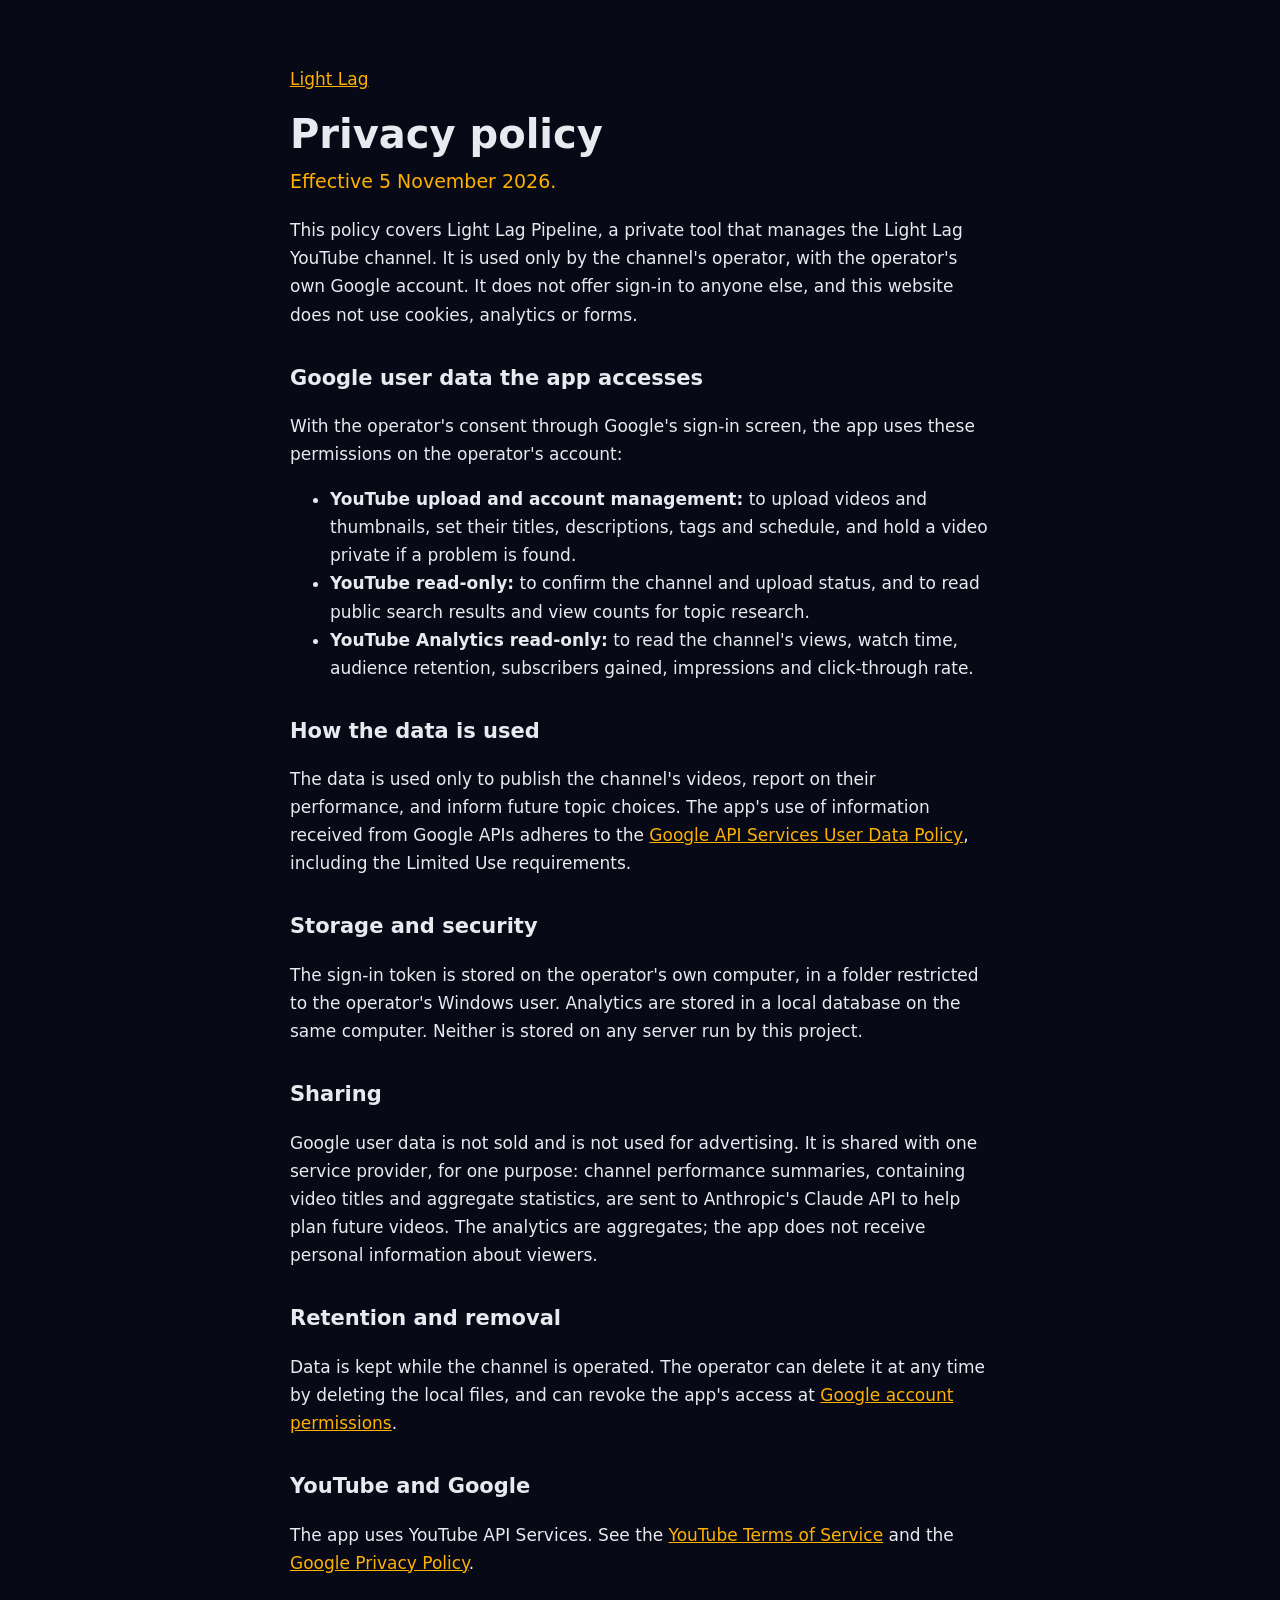
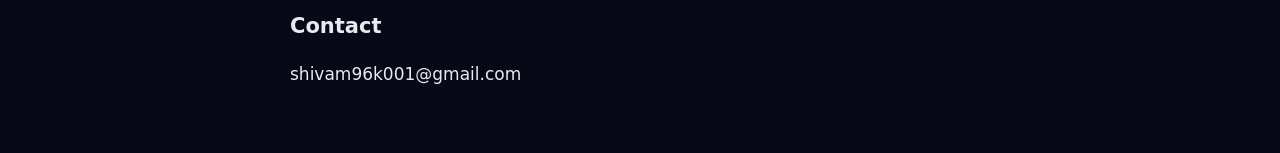
==== privacy.html @ 0d99f28a "Add Light Lag homepage and privacy policy Required by Google before the OAuth app can move to produc" ====
<!doctype html>
<html lang="en">
<head>
<meta charset="utf-8">
<meta name="viewport" content="width=device-width, initial-scale=1">
<title>Privacy policy - Light Lag</title>
<link rel="stylesheet" href="style.css">
</head>
<body>
<main>
  <p><a href="index.html">Light Lag</a></p>
  <h1>Privacy policy</h1>
  <p class="lead">Effective 5 November 2026.</p>
  <p>This policy covers Light Lag Pipeline, a private tool that manages the Light Lag YouTube channel. It is used only by the channel's operator, with the operator's own Google account. It does not offer sign-in to anyone else, and this website does not use cookies, analytics or forms.</p>

  <h2>Google user data the app accesses</h2>
  <p>With the operator's consent through Google's sign-in screen, the app uses these permissions on the operator's account:</p>
  <ul>
    <li><strong>YouTube upload and account management:</strong> to upload videos and thumbnails, set their titles, descriptions, tags and schedule, and hold a video private if a problem is found.</li>
    <li><strong>YouTube read-only:</strong> to confirm the channel and upload status, and to read public search results and view counts for topic research.</li>
    <li><strong>YouTube Analytics read-only:</strong> to read the channel's views, watch time, audience retention, subscribers gained, impressions and click-through rate.</li>
  </ul>

  <h2>How the data is used</h2>
  <p>The data is used only to publish the channel's videos, report on their performance, and inform future topic choices. The app's use of information received from Google APIs adheres to the <a href="https://developers.google.com/terms/api-services-user-data-policy">Google API Services User Data Policy</a>, including the Limited Use requirements.</p>

  <h2>Storage and security</h2>
  <p>The sign-in token is stored on the operator's own computer, in a folder restricted to the operator's Windows user. Analytics are stored in a local database on the same computer. Neither is stored on any server run by this project.</p>

  <h2>Sharing</h2>
  <p>Google user data is not sold and is not used for advertising. It is shared with one service provider, for one purpose: channel performance summaries, containing video titles and aggregate statistics, are sent to Anthropic's Claude API to help plan future videos. The analytics are aggregates; the app does not receive personal information about viewers.</p>

  <h2>Retention and removal</h2>
  <p>Data is kept while the channel is operated. The operator can delete it at any time by deleting the local files, and can revoke the app's access at <a href="https://myaccount.google.com/permissions">Google account permissions</a>.</p>

  <h2>YouTube and Google</h2>
  <p>The app uses YouTube API Services. See the <a href="https://www.youtube.com/t/terms">YouTube Terms of Service</a> and the <a href="https://policies.google.com/privacy">Google Privacy Policy</a>.</p>

  <h2>Contact</h2>
  <p>shivam96k001@gmail.com</p>
</main>
</body>
</html>
---- style.css ----
body { margin: 0; background: #070a16; color: #e8eaf0; font: 17px/1.65 system-ui, -apple-system, "Segoe UI", sans-serif; }
main { max-width: 700px; margin: 0 auto; padding: 48px 24px; }
h1 { font-size: 40px; line-height: 1.2; margin: 0 0 8px; }
h2 { font-size: 21px; margin: 32px 0 8px; }
.lead { color: #ffb000; font-size: 19px; margin-top: 0; }
a { color: #ffb000; }
footer { margin-top: 48px; color: #9aa3b8; font-size: 14px; }
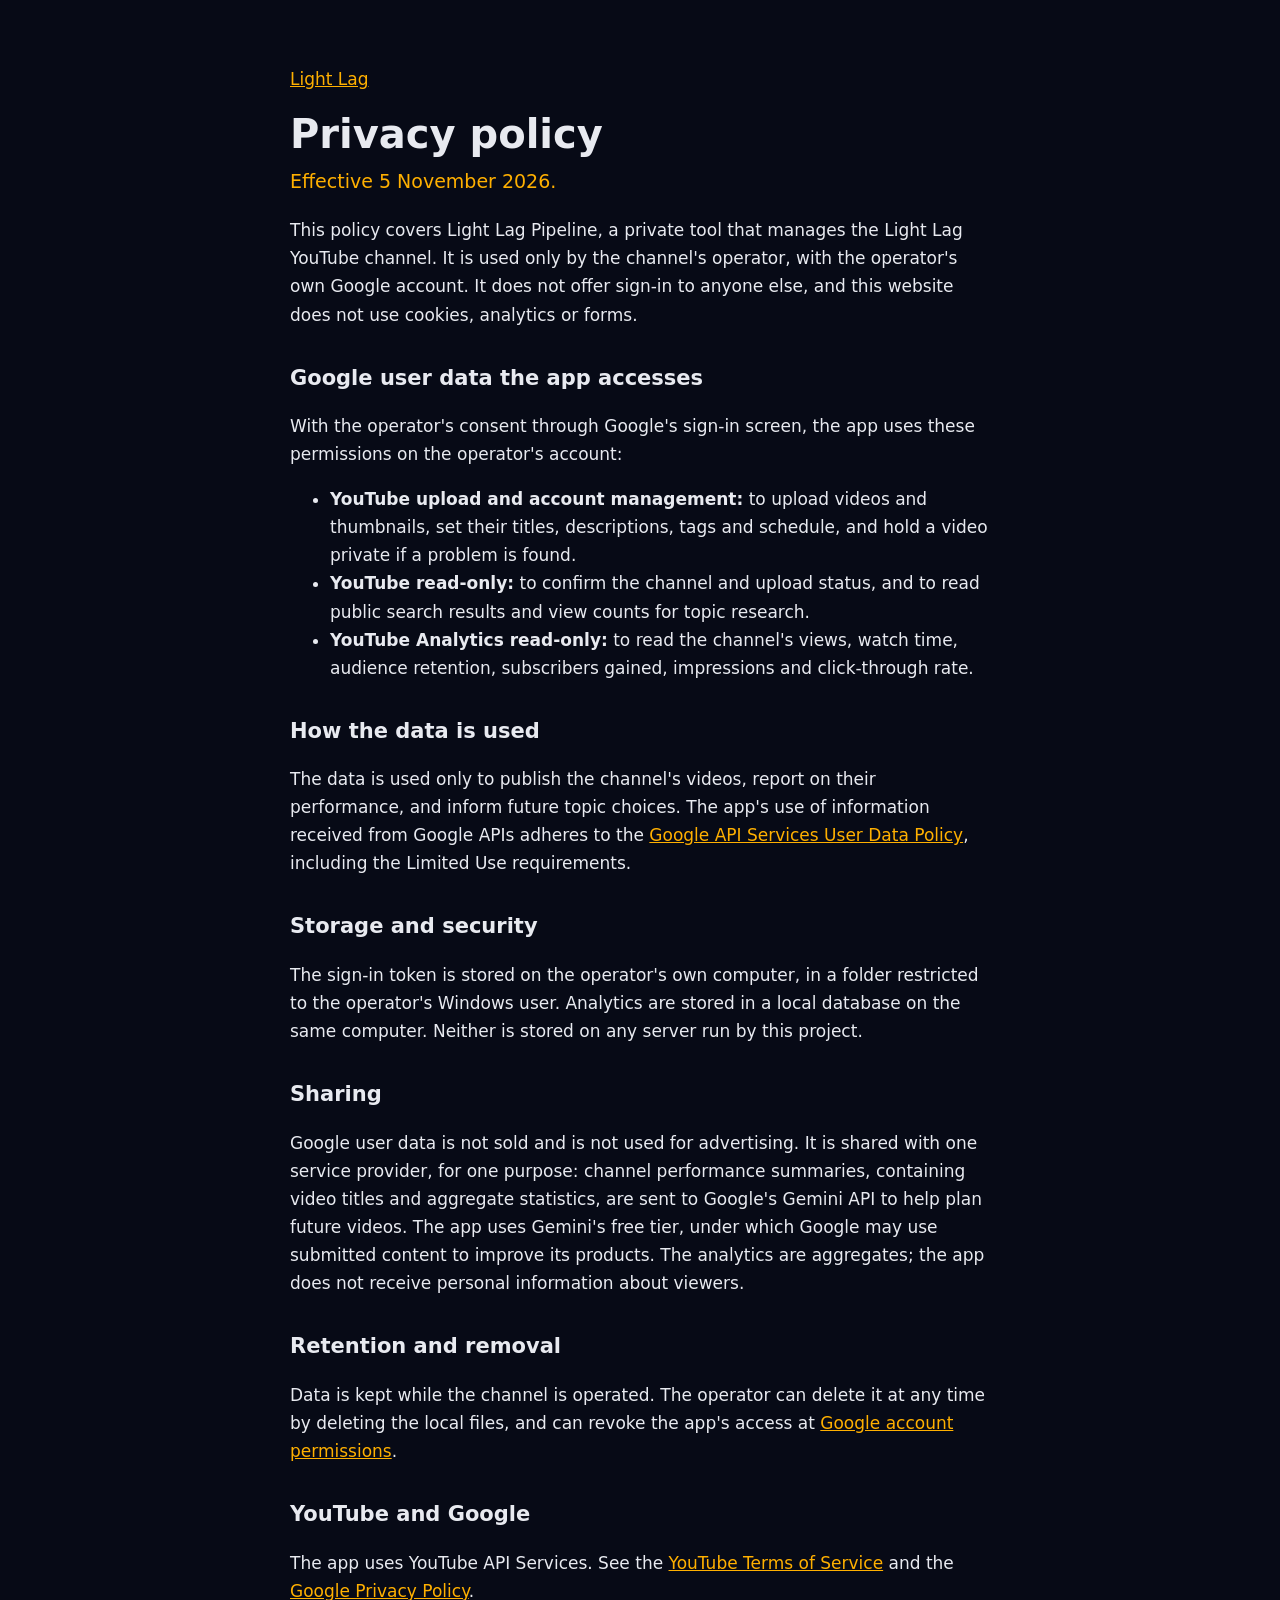
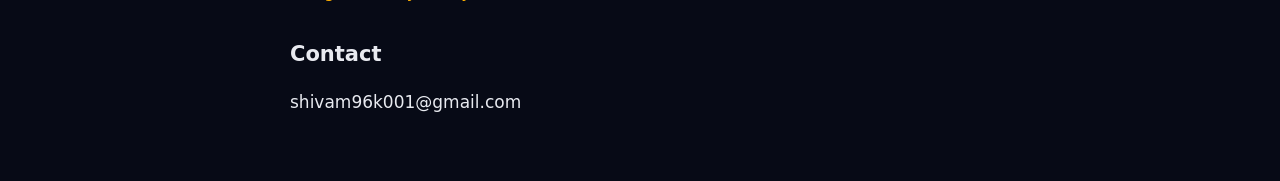
==== commit 876a528c: "Update privacy policy for the Gemini free tier Co-Authored-By: Claude Opus 5.5 <noreply@anthropic.co" ====
--- a/privacy.html
+++ b/privacy.html
@@ -28,7 +28,7 @@
   <p>The sign-in token is stored on the operator's own computer, in a folder restricted to the operator's Windows user. Analytics are stored in a local database on the same computer. Neither is stored on any server run by this project.</p>
 
   <h2>Sharing</h2>
-  <p>Google user data is not sold and is not used for advertising. It is shared with one service provider, for one purpose: channel performance summaries, containing video titles and aggregate statistics, are sent to Anthropic's Claude API to help plan future videos. The analytics are aggregates; the app does not receive personal information about viewers.</p>
+  <p>Google user data is not sold and is not used for advertising. It is shared with one service provider, for one purpose: channel performance summaries, containing video titles and aggregate statistics, are sent to Google's Gemini API to help plan future videos. The app uses Gemini's free tier, under which Google may use submitted content to improve its products. The analytics are aggregates; the app does not receive personal information about viewers.</p>
 
   <h2>Retention and removal</h2>
   <p>Data is kept while the channel is operated. The operator can delete it at any time by deleting the local files, and can revoke the app's access at <a href="https://myaccount.google.com/permissions">Google account permissions</a>.</p>
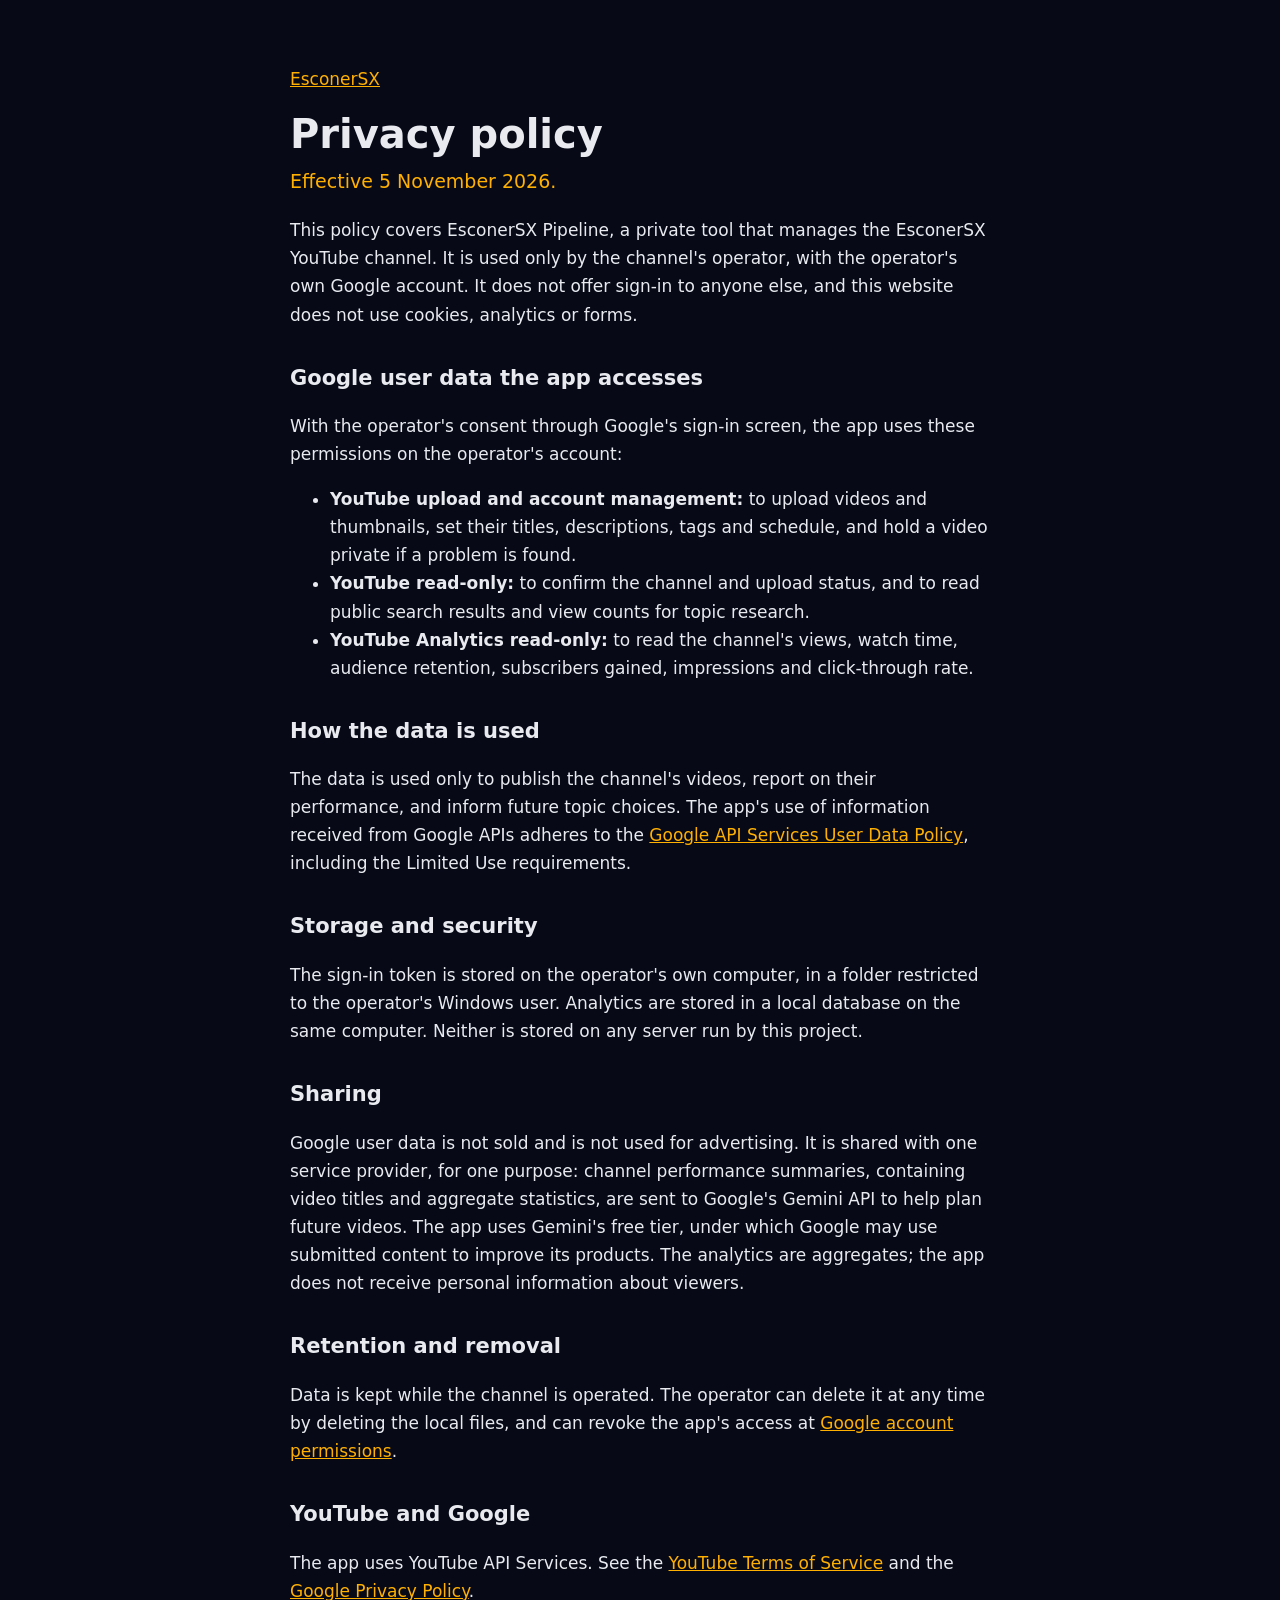
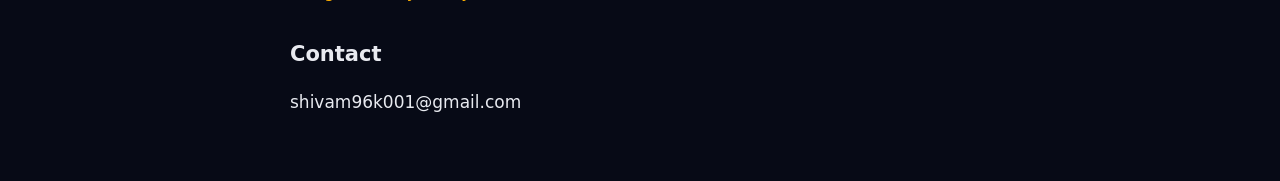
==== commit 9ea81951: "Rename the site to EsconerSX Co-Authored-By: Claude Opus 5.5 <noreply@anthropic.com>" ====
--- a/privacy.html
+++ b/privacy.html
@@ -3,15 +3,15 @@
 <head>
 <meta charset="utf-8">
 <meta name="viewport" content="width=device-width, initial-scale=1">
-<title>Privacy policy - Light Lag</title>
+<title>Privacy policy - EsconerSX</title>
 <link rel="stylesheet" href="style.css">
 </head>
 <body>
 <main>
-  <p><a href="index.html">Light Lag</a></p>
+  <p><a href="index.html">EsconerSX</a></p>
   <h1>Privacy policy</h1>
   <p class="lead">Effective 5 November 2026.</p>
-  <p>This policy covers Light Lag Pipeline, a private tool that manages the Light Lag YouTube channel. It is used only by the channel's operator, with the operator's own Google account. It does not offer sign-in to anyone else, and this website does not use cookies, analytics or forms.</p>
+  <p>This policy covers EsconerSX Pipeline, a private tool that manages the EsconerSX YouTube channel. It is used only by the channel's operator, with the operator's own Google account. It does not offer sign-in to anyone else, and this website does not use cookies, analytics or forms.</p>
 
   <h2>Google user data the app accesses</h2>
   <p>With the operator's consent through Google's sign-in screen, the app uses these permissions on the operator's account:</p>
